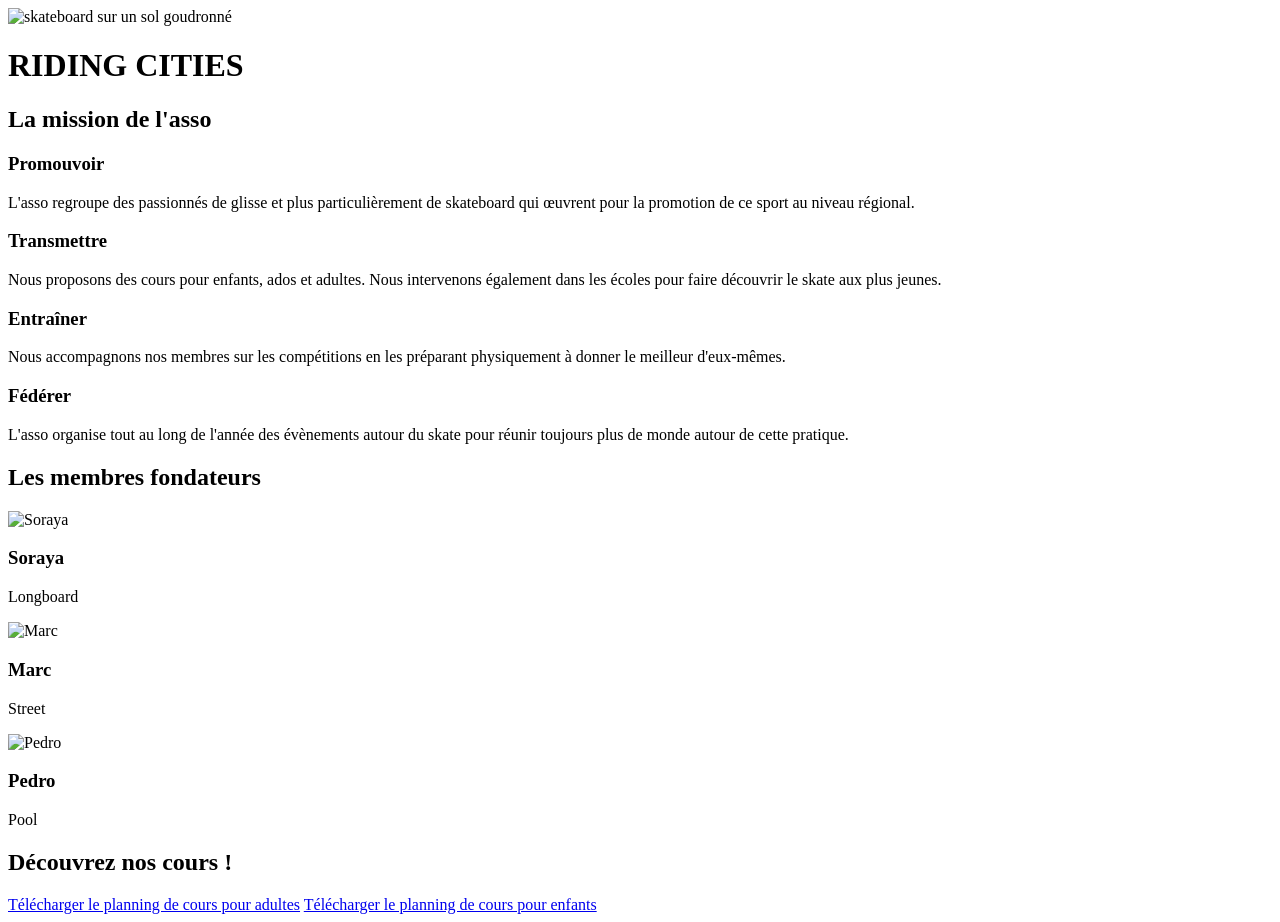
==== index.html @ 30b3689c "Move all Riding Cities files into a single folder for GitHub Pages." ====
<!doctype html>
<html lang="fr">
  <head>
    <meta charset="utf-8" />
    <meta name="viewport" content="width=device-width, initial-scale=1" />
    <link
      rel="stylesheet"
      type="text/css"
      href="../Premiers_pas_HTML_Ternant_Johan/css/style.css"
    />
    <link rel="preconnect" href="https://fonts.googleapis.com" />
    <link rel="preconnect" href="https://fonts.gstatic.com" crossorigin />
    <link
      href="https://fonts.googleapis.com/css2?family=Archivo:wght@400;500;600;800;900&family=Inter:wght@900&display=swap"
      rel="stylesheet"
    />
    <title>Riding Cities</title>
  </head>
  <body>
    <div class="container">
      <header>
        <img
          src="../Premiers_pas_HTML_Ternant_Johan/images/header.png"
          alt="skateboard sur un sol goudronné"
        />
        <div class="headerTextContent">
          <h1>RIDING CITIES</h1>
        </div>
      </header>
      <main>
        <section>
          <h2>La mission de l'asso</h2>
          <div class="directionRow">
            <article>
              <h3>Promouvoir</h3>
              <p>
                L'asso regroupe des passionnés de glisse et plus
                particulièrement de skateboard qui œuvrent pour la promotion de
                ce sport au niveau régional.
              </p>
            </article>
            <article>
              <h3>Transmettre</h3>
              <p>
                Nous proposons des cours pour enfants, ados et adultes. Nous
                intervenons également dans les écoles pour faire découvrir le
                skate aux plus jeunes.
              </p>
            </article>
            <article>
              <h3>Entraîner</h3>
              <p>
                Nous accompagnons nos membres sur les compétitions en les
                préparant physiquement à donner le meilleur d'eux-mêmes.
              </p>
            </article>
            <article>
              <h3>Fédérer</h3>
              <p>
                L'asso organise tout au long de l'année des évènements autour du
                skate pour réunir toujours plus de monde autour de cette
                pratique.
              </p>
            </article>
          </div>
        </section>
        <section class="sectionLinearGradientBackground">
          <h1 class="textCenter">Les membres fondateurs</h1>
          <div class="directionRow">
            <article class="whiteContentSection">
              <img
                src="../Premiers_pas_HTML_Ternant_Johan/images/soraya.png"
                alt="Soraya"
              />
              <h3 class="textCenter">Soraya</h3>
              <p class="textCenter">Longboard</p>
            </article>
            <article class="whiteContentSection">
              <img
                src="../Premiers_pas_HTML_Ternant_Johan/images/marc.png"
                alt="Marc"
              />
              <h3 class="textCenter">Marc</h3>
              <p class="textCenter">Street</p>
            </article>
            <article class="whiteContentSection">
              <img
                src="../Premiers_pas_HTML_Ternant_Johan/images/pedro.png"
                alt="Pedro"
              />
              <h3 class="textCenter">Pedro</h3>
              <p class="textCenter">Pool</p>
            </article>
          </div>
        </section>
        <section class="sectionLightGreyBackground">
          <h2 class="textCenter">Découvrez nos cours !</h2>
          <div class="directionColumn">
            <a
              class="button buttonRounded buttonMainColor buttonHighlight"
              href="../Premiers_pas_HTML_Ternant_Johan/documents/planning-adultes.pdf"
            >
              Télécharger le planning de cours pour adultes</a
            >
            <a
              class="button buttonRounded buttonSecondColor buttonHighlight"
              href="../Premiers_pas_HTML_Ternant_Johan/documents/planning-enfants.pdf"
              >Télécharger le planning de cours pour enfants</a
            >
          </div>
        </section>
      </main>
    </div>
  </body>
</html>
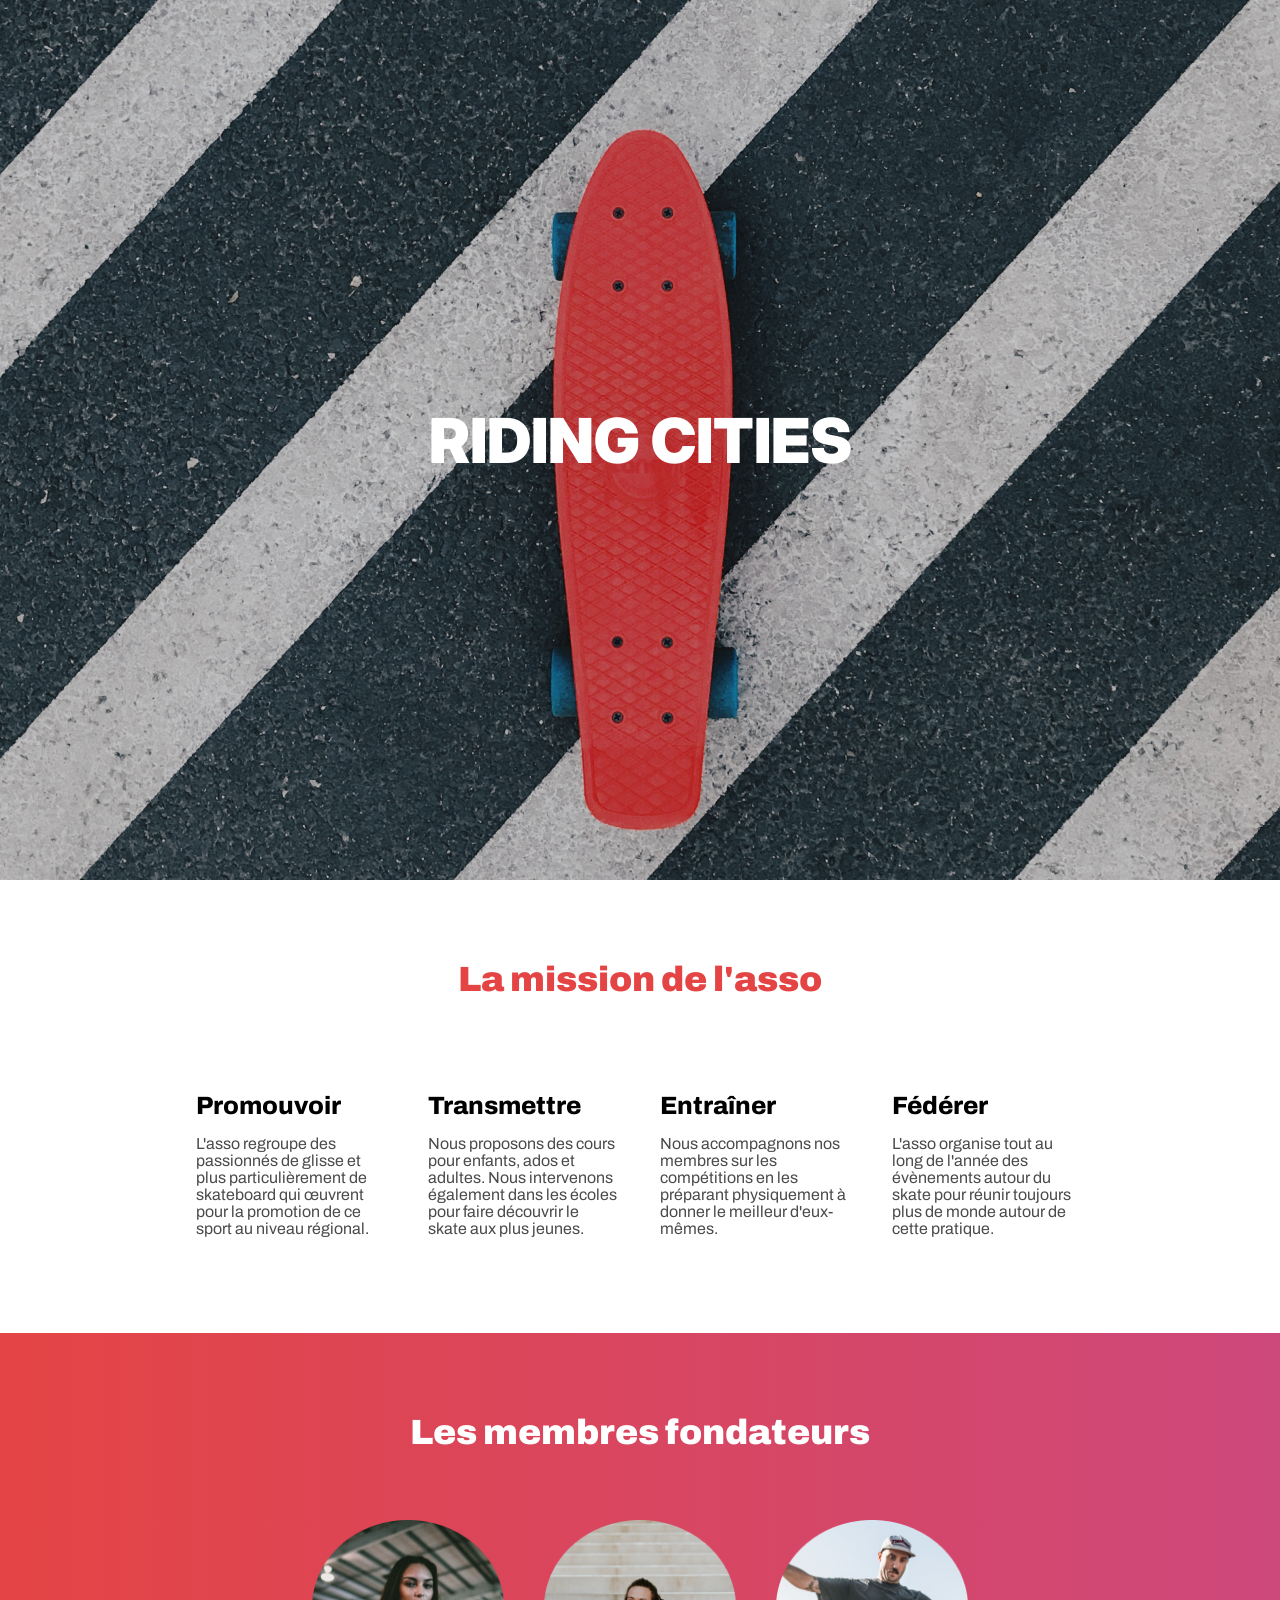
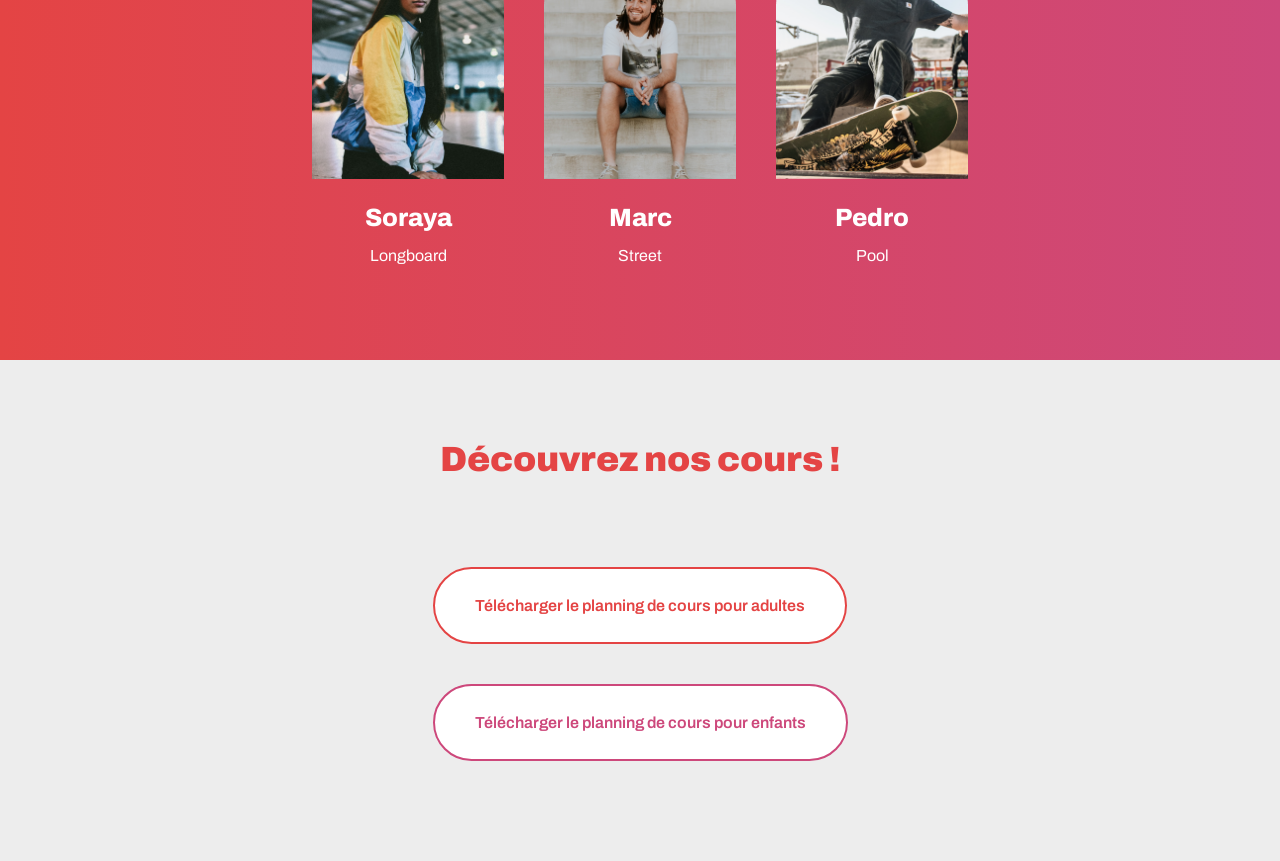
==== commit d67744bc: "Fix the CSS, PDF, and image links. Correct the heading levels." ====
--- a/index.html
+++ b/index.html
@@ -3,11 +3,7 @@
   <head>
     <meta charset="utf-8" />
     <meta name="viewport" content="width=device-width, initial-scale=1" />
-    <link
-      rel="stylesheet"
-      type="text/css"
-      href="../Premiers_pas_HTML_Ternant_Johan/css/style.css"
-    />
+    <link rel="stylesheet" type="text/css" href="./css/style.css" />
     <link rel="preconnect" href="https://fonts.googleapis.com" />
     <link rel="preconnect" href="https://fonts.gstatic.com" crossorigin />
     <link
@@ -19,10 +15,7 @@
   <body>
     <div class="container">
       <header>
-        <img
-          src="../Premiers_pas_HTML_Ternant_Johan/images/header.png"
-          alt="skateboard sur un sol goudronné"
-        />
+        <img src="./images/header.png" alt="skateboard sur un sol goudronné" />
         <div class="headerTextContent">
           <h1>RIDING CITIES</h1>
         </div>
@@ -65,29 +58,22 @@
           </div>
         </section>
         <section class="sectionLinearGradientBackground">
-          <h1 class="textCenter">Les membres fondateurs</h1>
+          <h2 class="textCenter foundingMembersTitle">
+            Les membres fondateurs
+          </h2>
           <div class="directionRow">
             <article class="whiteContentSection">
-              <img
-                src="../Premiers_pas_HTML_Ternant_Johan/images/soraya.png"
-                alt="Soraya"
-              />
+              <img src="./images/soraya.png" alt="Soraya" />
               <h3 class="textCenter">Soraya</h3>
               <p class="textCenter">Longboard</p>
             </article>
             <article class="whiteContentSection">
-              <img
-                src="../Premiers_pas_HTML_Ternant_Johan/images/marc.png"
-                alt="Marc"
-              />
+              <img src="./images/marc.png" alt="Marc" />
               <h3 class="textCenter">Marc</h3>
               <p class="textCenter">Street</p>
             </article>
             <article class="whiteContentSection">
-              <img
-                src="../Premiers_pas_HTML_Ternant_Johan/images/pedro.png"
-                alt="Pedro"
-              />
+              <img src="./images/pedro.png" alt="Pedro" />
               <h3 class="textCenter">Pedro</h3>
               <p class="textCenter">Pool</p>
             </article>
@@ -98,13 +84,13 @@
           <div class="directionColumn">
             <a
               class="button buttonRounded buttonMainColor buttonHighlight"
-              href="../Premiers_pas_HTML_Ternant_Johan/documents/planning-adultes.pdf"
+              href="./documents/planning-adultes.pdf"
             >
               Télécharger le planning de cours pour adultes</a
             >
             <a
               class="button buttonRounded buttonSecondColor buttonHighlight"
-              href="../Premiers_pas_HTML_Ternant_Johan/documents/planning-enfants.pdf"
+              href="./documents/planning-enfants.pdf"
               >Télécharger le planning de cours pour enfants</a
             >
           </div>
--- a/css/style.css
+++ b/css/style.css
@@ -0,0 +1,186 @@
+/*GENERAL*/
+:root {
+  --main-color: #e44444; /* var(--main-color) */
+  --second-color: #cd487b; /* var(--second-color) */
+  --light-grey-color: #ededed; /* var(--light-grey-color) */
+  --drak-grey-color: #4b4b4b; /* var(--drak-grey-color) */
+}
+
+body {
+  margin: 0;
+  display: flex;
+  justify-content: center;
+}
+
+.container {
+  min-width: 992px;
+  max-width: 1440px;
+}
+
+h2,
+h3 {
+  font-family: "Archivo", sans-serif;
+  font-style: normal;
+}
+
+h2 {
+  text-align: center;
+}
+.foundingMembersTitle {
+  color: white;
+}
+
+/*HEADER*/
+header {
+  position: relative;
+  width: 100%;
+  height: 880px;
+}
+
+header img,
+header .headerTextContent {
+  position: absolute;
+  width: 100%;
+  height: 100%;
+  top: 0;
+  left: 0;
+}
+
+header img {
+  object-fit: cover;
+}
+
+header .headerTextContent {
+  display: flex;
+  justify-content: center;
+  align-items: center;
+}
+
+h1 {
+  font-family: "Inter", sans-serif;
+  font-style: normal;
+  font-weight: 900;
+  font-size: 62px;
+  line-height: 75px;
+  color: white;
+}
+
+/*CONTENT*/
+section {
+  padding-bottom: 80px;
+  padding-top: 80px;
+}
+
+h2 {
+  font-weight: 900;
+  font-size: 35px;
+  line-height: 38px;
+  color: var(--main-color);
+  padding-bottom: 40px;
+  margin-top: 0;
+}
+
+h3 {
+  font-weight: 800;
+  font-size: 25px;
+  line-height: 27px;
+  color: black;
+  margin-bottom: 0;
+}
+
+article {
+  width: 15%;
+  margin: 0px 20px;
+  display: flex;
+  flex-direction: column;
+}
+
+p {
+  font-family: "Archivo";
+  font-style: normal;
+  font-weight: 400;
+  font-size: 16px;
+  line-height: 17px;
+  color: var(--drak-grey-color);
+}
+
+/***************/
+.directionRow {
+  display: flex;
+  flex-direction: row;
+  justify-content: center;
+}
+
+.directionColumn {
+  display: flex;
+  flex-direction: column;
+  align-items: center;
+}
+
+.sectionLinearGradientBackground {
+  background: linear-gradient(to right, var(--main-color), var(--second-color));
+}
+
+.whiteContentSection h2,
+.whiteContentSection h3,
+.whiteContentSection p {
+  color: white;
+}
+
+.textCenter {
+  text-align: center;
+}
+
+/***************/
+.sectionLightGreyBackground {
+  background-color: var(--light-grey-color);
+}
+
+.button {
+  margin: 20px 0px;
+  padding: 28px 40px;
+
+  background-color: white;
+
+  border-style: solid;
+  border-width: 2px;
+  border-radius: 5px;
+
+  box-sizing: border-box;
+
+  font-family: "Archivo";
+  font-style: normal;
+  font-weight: 600;
+  font-size: 16px;
+  line-height: 17px;
+
+  display: flex;
+  align-items: center;
+  justify-content: center;
+
+  text-decoration: none;
+}
+
+.buttonDrakGreyColor {
+  color: var(--drak-grey-color);
+  border-color: var(--drak-grey-color);
+}
+
+.buttonMainColor {
+  color: var(--main-color);
+  border-color: var(--main-color);
+}
+
+.buttonSecondColor {
+  color: var(--second-color);
+  border-color: var(--second-color);
+}
+
+.buttonRounded {
+  border-radius: 39px;
+}
+
+.buttonHighlight:hover {
+  font-weight: 800;
+  border-width: 3px;
+}
